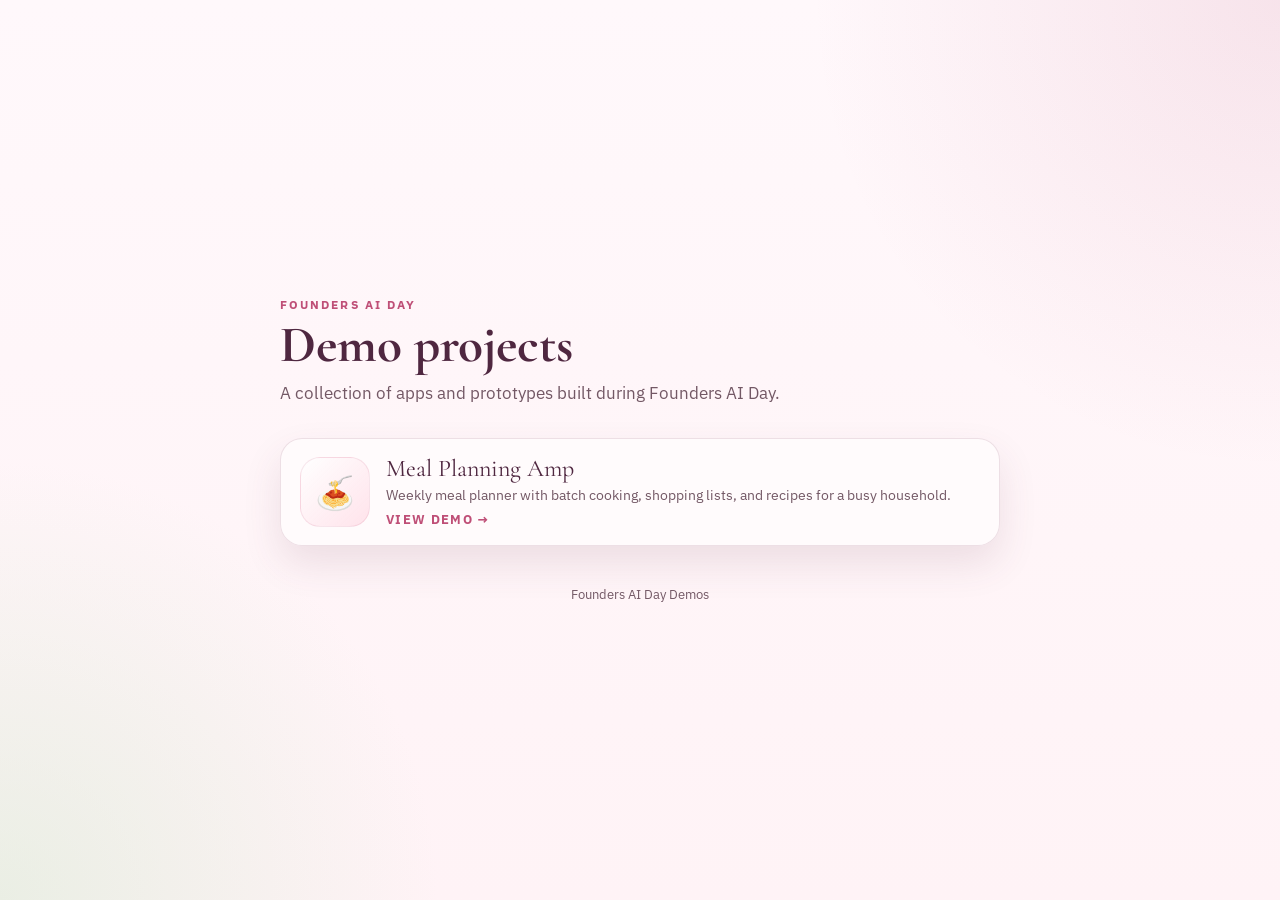
==== site/index.html @ 16f25dca "Restructure for Netlify: site/ with landing page and meal-planning subdirectory Moved HTML from netl" ====
<!DOCTYPE html>
<html lang="en">
<head>
<meta charset="UTF-8">
<meta name="viewport" content="width=device-width, initial-scale=1.0">
<title>Founders AI Day - Demos</title>
<link href="https://fonts.googleapis.com/css2?family=Cormorant+Garamond:wght@600;700&family=IBM+Plex+Sans:wght@400;500;600&display=swap" rel="stylesheet">
<style>
*,*::before,*::after{box-sizing:border-box;margin:0;padding:0}
:root{
  --plum:#4f2740;--berry:#bf4f77;--rosewood:#7f3557;
  --ink:#34232d;--muted:#735865;
  --line:rgba(127,53,87,0.14);--shadow:0 18px 38px rgba(105,56,79,0.12);
}
body{
  background:
    radial-gradient(circle at top right,rgba(191,79,119,0.12),transparent 30%),
    radial-gradient(circle at bottom left,rgba(220,235,216,0.6),transparent 28%),
    linear-gradient(180deg,#fff8fb 0%,#fff3f6 100%);
  color:var(--ink);font-family:'IBM Plex Sans',sans-serif;
  min-height:100vh;display:flex;align-items:center;justify-content:center;
  padding:2rem;
}
.page{max-width:720px;width:100%}
.kicker{text-transform:uppercase;letter-spacing:0.18em;font-size:0.72rem;font-weight:700;color:var(--berry);margin-bottom:0.5rem}
h1{font-family:'Cormorant Garamond',serif;font-size:3.2rem;line-height:1;color:var(--plum);margin-bottom:0.6rem}
.subtitle{color:var(--muted);font-size:1.05rem;line-height:1.5;margin-bottom:2rem;max-width:50ch}
.demos{display:grid;gap:0.8rem}
a.demo-card{
  display:grid;grid-template-columns:70px 1fr;gap:1rem;align-items:center;
  background:rgba(255,251,252,0.94);border:1px solid var(--line);border-radius:22px;
  box-shadow:var(--shadow);padding:1.1rem 1.2rem;
  text-decoration:none;color:var(--ink);transition:all 0.2s;
}
a.demo-card:hover{transform:translateY(-2px);box-shadow:0 22px 44px rgba(105,56,79,0.16);border-color:rgba(191,79,119,0.25)}
.demo-icon{width:70px;height:70px;border-radius:20px;display:grid;place-items:center;font-size:2rem;background:linear-gradient(135deg,rgba(255,255,255,0.98),rgba(255,223,232,0.88));border:1px solid rgba(191,79,119,0.12)}
.demo-title{font-family:'Cormorant Garamond',serif;font-size:1.5rem;color:var(--plum);line-height:1.1}
.demo-desc{color:var(--muted);font-size:0.88rem;margin-top:0.2rem;line-height:1.35}
.demo-arrow{color:var(--berry);font-size:0.82rem;font-weight:700;margin-top:0.35rem;text-transform:uppercase;letter-spacing:0.1em}
.footer{text-align:center;margin-top:2.5rem;color:var(--muted);font-size:0.8rem}
@media(max-width:600px){
  h1{font-size:2.2rem}
  a.demo-card{grid-template-columns:50px 1fr;gap:0.7rem;padding:0.9rem 1rem}
  .demo-icon{width:50px;height:50px;font-size:1.5rem;border-radius:16px}
}
</style>
</head>
<body>
<div class="page">
  <div class="kicker">Founders AI Day</div>
  <h1>Demo projects</h1>
  <p class="subtitle">A collection of apps and prototypes built during Founders AI Day.</p>

  <div class="demos">
    <a class="demo-card" href="/meal-planning/">
      <div class="demo-icon">&#127837;</div>
      <div>
        <div class="demo-title">Meal Planning Amp</div>
        <div class="demo-desc">Weekly meal planner with batch cooking, shopping lists, and recipes for a busy household.</div>
        <div class="demo-arrow">View demo &rarr;</div>
      </div>
    </a>
  </div>

  <div class="footer">Founders AI Day Demos</div>
</div>
</body>
</html>
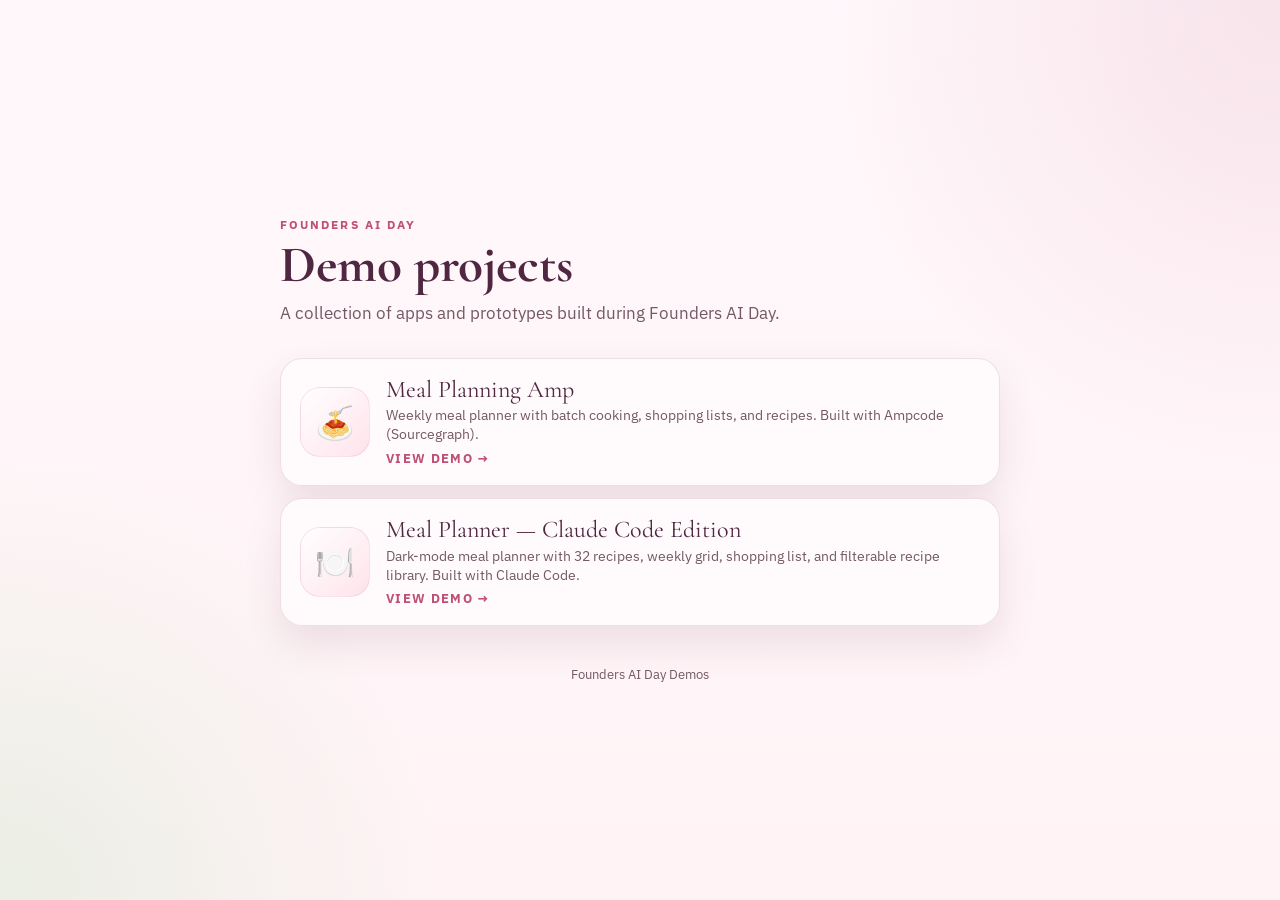
==== commit 5f4b54f3: "Add Claude Code meal planner static site and update landing page New static HTML site at site/meal-p" ====
--- a/site/index.html
+++ b/site/index.html
@@ -56,7 +56,15 @@
       <div class="demo-icon">&#127837;</div>
       <div>
         <div class="demo-title">Meal Planning Amp</div>
-        <div class="demo-desc">Weekly meal planner with batch cooking, shopping lists, and recipes for a busy household.</div>
+        <div class="demo-desc">Weekly meal planner with batch cooking, shopping lists, and recipes. Built with Ampcode (Sourcegraph).</div>
+        <div class="demo-arrow">View demo &rarr;</div>
+      </div>
+    </a>
+    <a class="demo-card" href="/meal-planner-claude/">
+      <div class="demo-icon">&#127869;&#65039;</div>
+      <div>
+        <div class="demo-title">Meal Planner &mdash; Claude Code Edition</div>
+        <div class="demo-desc">Dark-mode meal planner with 32 recipes, weekly grid, shopping list, and filterable recipe library. Built with Claude Code.</div>
         <div class="demo-arrow">View demo &rarr;</div>
       </div>
     </a>
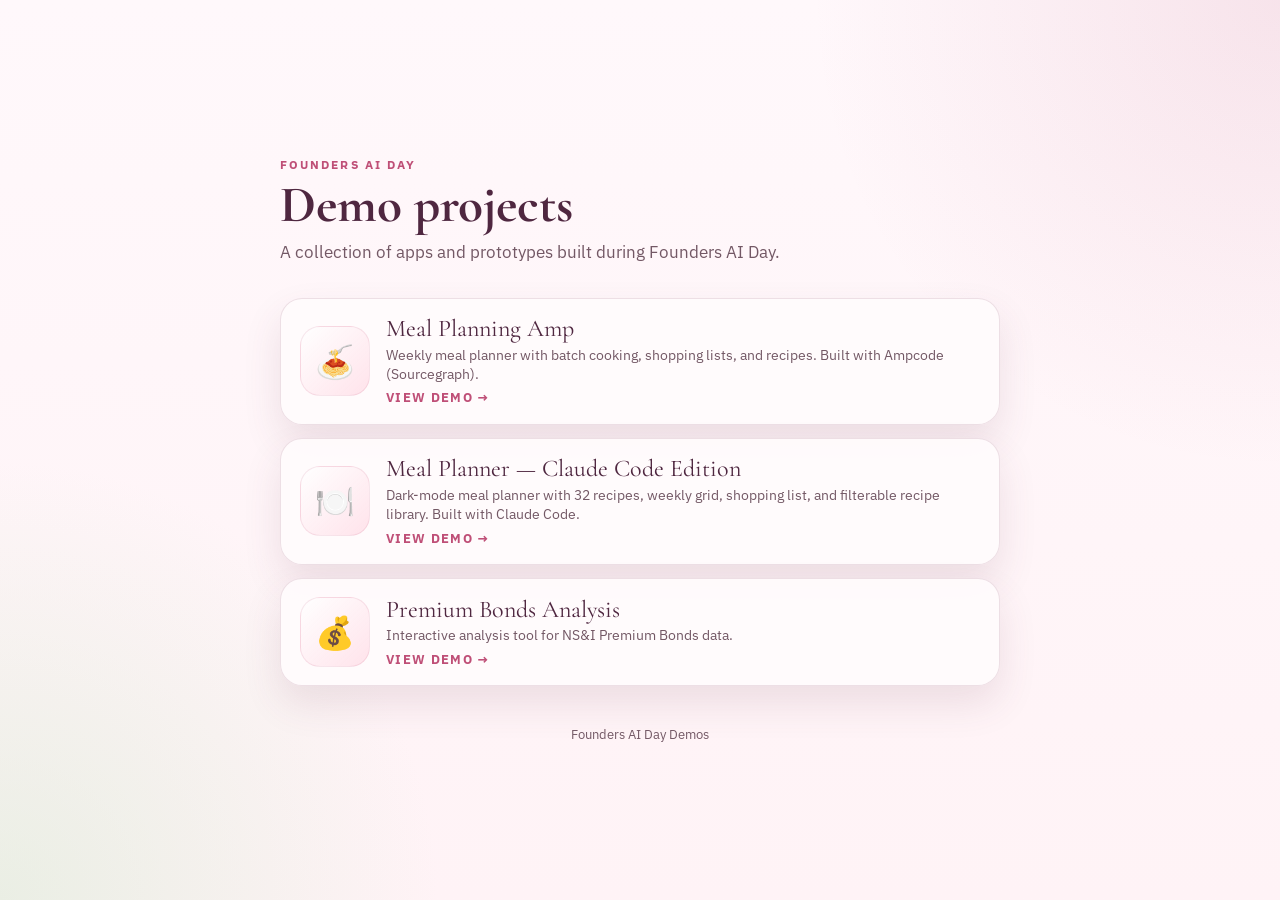
==== commit 0f8b6c45: "Add premium bonds analysis demo and chat session log Extracted premium-bonds-netlify.zip into site/p" ====
--- a/site/index.html
+++ b/site/index.html
@@ -68,6 +68,14 @@
         <div class="demo-arrow">View demo &rarr;</div>
       </div>
     </a>
+    <a class="demo-card" href="/premium-bonds/">
+      <div class="demo-icon">&#128176;</div>
+      <div>
+        <div class="demo-title">Premium Bonds Analysis</div>
+        <div class="demo-desc">Interactive analysis tool for NS&amp;I Premium Bonds data.</div>
+        <div class="demo-arrow">View demo &rarr;</div>
+      </div>
+    </a>
   </div>
 
   <div class="footer">Founders AI Day Demos</div>
